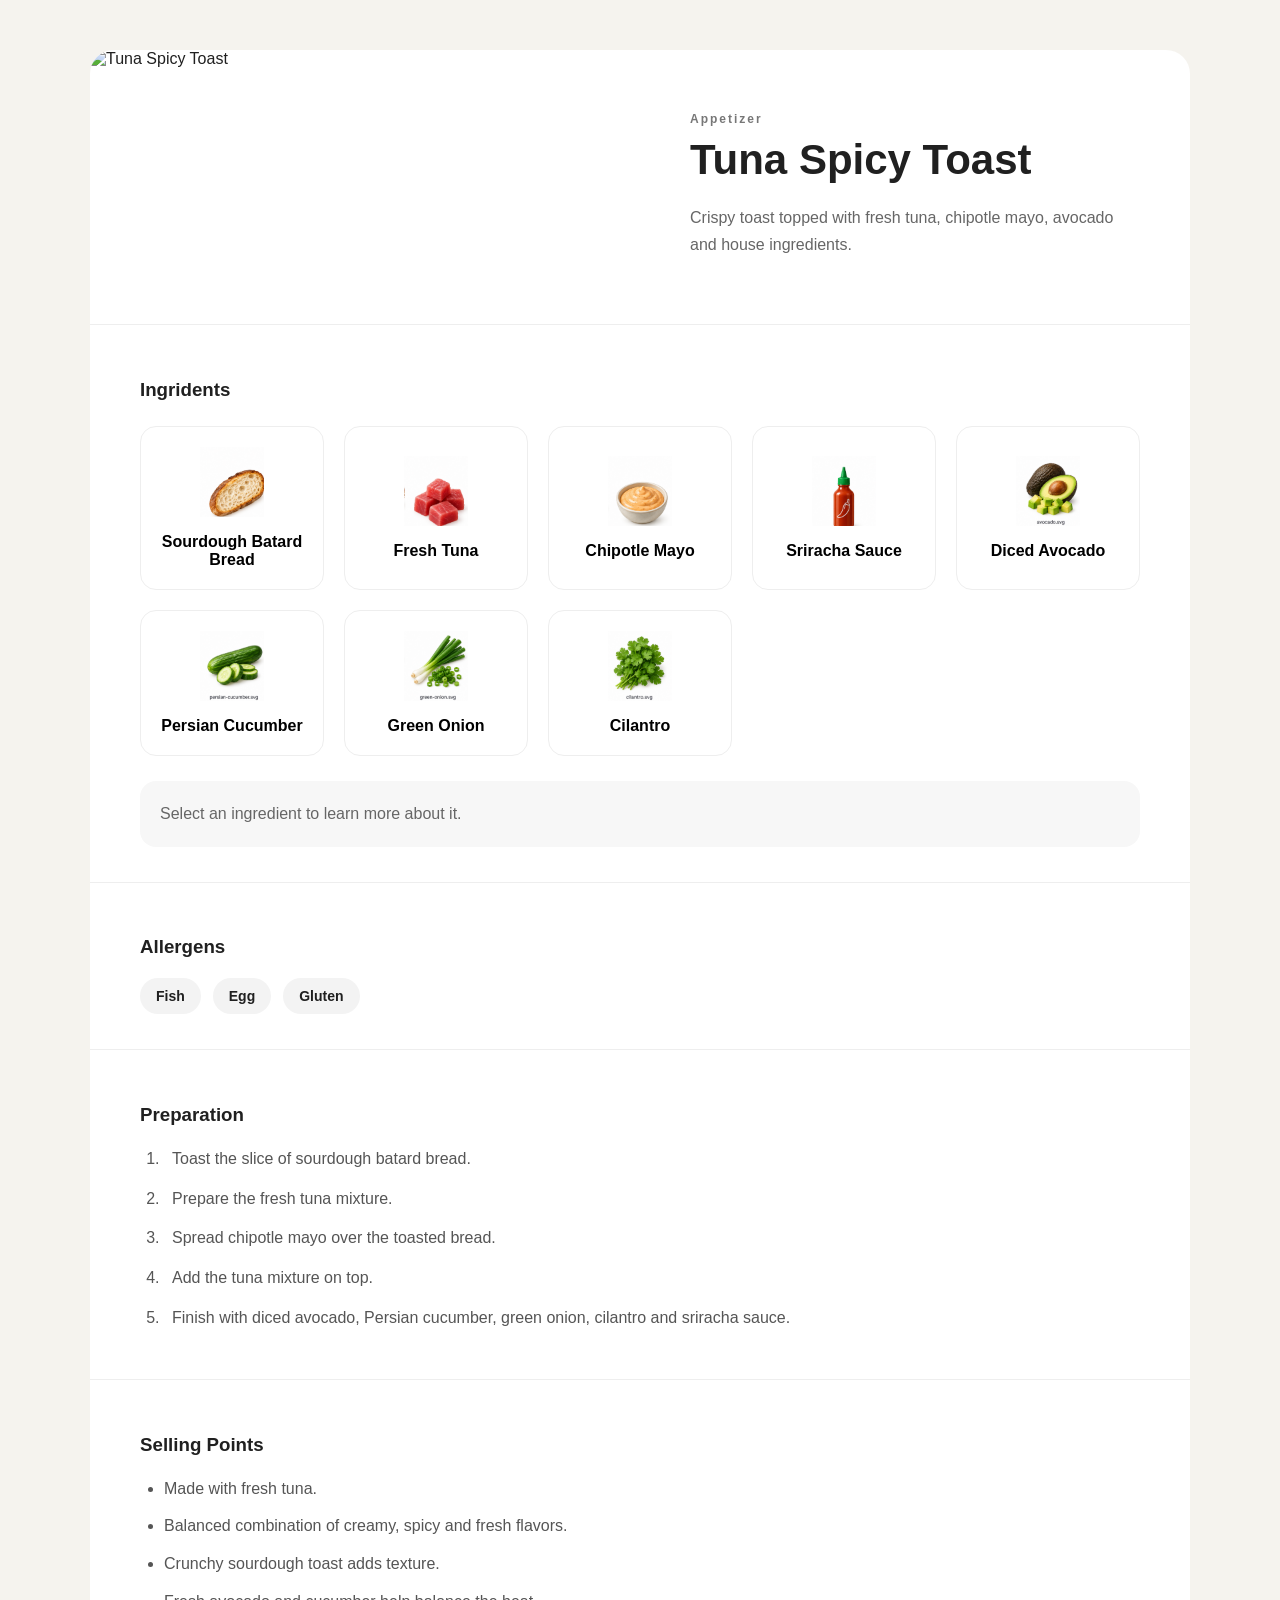
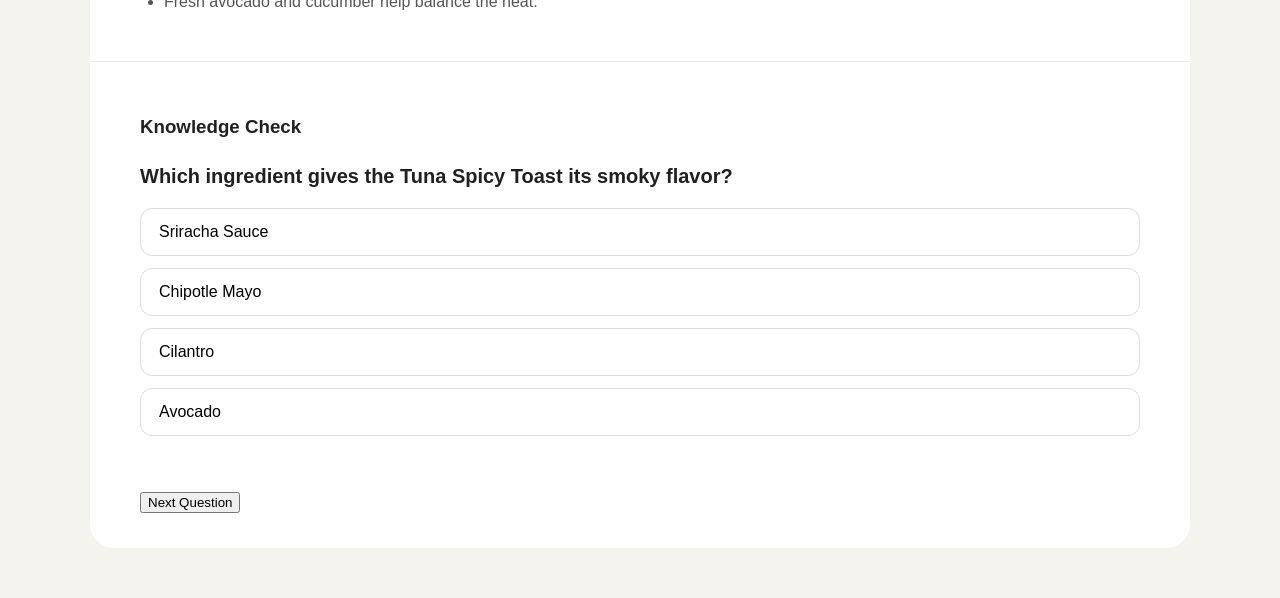
==== dish.html @ 215508a3 "Add dynamic menu navigation and dish error handling" ====
<!doctype html>
<html lang="en">
  <head>
    <meta charset="UTF-8" />
    <meta name="viewport" content="width=device-width, initial-scale=1.0" />

    <title>Restaurant Training</title>

    <link rel="stylesheet" href="css/styles.css" />
  </head>

  <body>
    <main class="container">
      <div id="dish-error" class="dish-error" hidden></div>
      <article id="dish-training" class="dish-training">
        <section class="dish-hero">
          <div class="dish-image">
            <img id="dish-image" src="" alt="" />
          </div>

          <div class="dish-info">
            <p id="dish-category" class="eyebrow"></p>

            <h2 id="dish-name"></h2>

            <p id="dish-description" class="dish-description"></p>
          </div>
        </section>

        <section class="training-section">
          <h3>Ingridents</h3>

          <div id="ingredients-list" class="ingredients-grid"></div>

          <div id="ingredient-details" class="ingredient-details">
            <p>Select an ingredient to learn more about it.</p>
          </div>
        </section>

        <section class="training-section">
          <h3>Allergens</h3>
          <div id="allergens-list" class="allergens-list"></div>
        </section>

        <section class="training-section">
          <h3>Preparation</h3>

          <ol id="preparation-list" class="preparation-list"></ol>
        </section>

        <section class="training-section">
          <h3>Selling Points</h3>

          <ul id="selling-points-list" class="selling-points-list"></ul>
        </section>

        <section class="training-section">
          <h3>Knowledge Check</h3>

          <div id="quiz-container" class="quiz-container"></div>

          <p id="quiz-feedback" class="quiz-feedback"></p>

          <button id="next-question" class="next-question" hidden>
            Next Question
          </button>
        </section>
      </article>
    </main>

    <script src="js/menu-data.js"></script>
    <script src="js/dish.js"></script>
  </body>
</html>
---- css/styles.css ----
* {
  box-sizing: border-box;
}

body {
  margin: 0;
  font-family: Arial, Helvetica, sans-serif;
  background: #f5f3ee;
  color: #202020;
}

.dish-training {
  margin: 50px 0;
  background: white;
  border-radius: 24px;
  overflow: hidden;
}

.dish-hero {
  display: grid;
  grid-template-columns: 1fr 1fr;
}

.dish-info {
  padding: 50px;
}

.dish-info h2 {
  margin: 10px 0 20px;
  font-size: 42px;
}

.dish-description {
  max-width: 500px;
  line-height: 1.7;
  color: #666;
}

.training-section {
  padding: 35px 50px;
  border-top: 1px solid #eeeeee;
}

.container {
  width: min(1100px, calc(100% - 40px));
  margin: 0 auto;
}

.site-header {
  background: #161616;
  color: white;
  padding: 20px 0;
}

.site-header h1 {
  margin: 0;
  font-size: 20px;
}

.welcome {
  padding: 70px 0;
}

.eyebrow {
  margin-bottom: 10px;
  font-size: 12px;
  font-weight: bold;
  letter-spacing: 2px;
  color: #777;
}

.welcome h2 {
  margin: 0 0 15px;
  font-size: 48px;
}

.welcome > p {
  max-width: 600px;
  line-height: 1.7;
  color: #666;
}

.dish-grid {
  display: grid;
  grid-template-columns: repeat(3, 1fr);
  gap: 20px;
  margin-top: 40px;
}

/* Ingedient section */

.ingredients-grid {
  display: grid;
  grid-template-columns: repeat(auto-fit, minmax(180px, 1fr));
  gap: 20px;
  margin-top: 25px;
}

.ingredient-card {
  padding: 20px;
  border: 1px solid #eeeeee;
  border-radius: 16px;
  text-align: center;
  background: white;
}

.ingredient-card img {
  width: 70px;
  height: 70px;
  object-fit: contain;
}

.ingredient-card p {
  margin: 12px 0 0;
  font-weight: 600;
}

.ingredient-card {
  transition:
    transform 0.2s ease,
    box-shadow 0.2s ease;
}

.ingredient-card:hover {
  transform: translateY(-4px);
  box-shadow: 0 10px 25px rgba(0, 0, 0, 0.08);
}

.dish-card {
  padding: 25px;
  border: 0;
  border-radius: 18px;
  background: white;
  text-align: left;
  cursor: pointer;
  box-shadow: 0 8px 30px rgba(0, 0, 0, 0.06);

  transition:
    transform 0.2s ease,
    box-shadow 0.2s ease;
}

.dish-card:hover {
  transform: translateY(-4px);
  box-shadow: 0 12px 35px rgba(0, 0, 0, 0.1);
}

.dish-card h3 {
  margin: 0 0 8px;
}

.dish-card p {
  margin: 0;
  color: #777;
}

.ingredient-card {
  font: inherit;
  cursor: pointer;
}

/* Ingredients-details Section */

.ingredient-details {
  margin-top: 25px;
  padding: 20px;
  border-radius: 16px;
  background: #f7f7f7;
}

.ingredient-details h4 {
  margin: 0 0 8px;
  font-size: 20px;
}

.ingredient-details p {
  margin: 0;
  line-height: 1.6;
  color: #666;
}

/* Allergen Section*/

.allergens-list {
  display: flex;
  flex-wrap: wrap;
  gap: 12px;
  margin-top: 20px;
}

.allergen-badge {
  display: inline-block;
  padding: 10px 16px;
  border-radius: 999px;
  background: #f3f3f3;
  font-size: 14px;
  font-weight: 600;
}

/* Preparation Section */

.preparation-list {
  margin: 20px 0 0;
  padding-left: 24px;
}

.preparation-list li {
  margin-bottom: 14px;
  padding-left: 8px;
  line-height: 1.6;
  color: #555;
}

/* Selling Points Section */

.selling-points-list {
  margin: 20px 0 0;
  padding-left: 24px;
}

.selling-points-list li {
  margin-bottom: 12px;
  line-height: 1.6;
  color: #555;
}

/* Quiz Section */

.quiz-container {
  margin-top: 20px;
}

.quiz-container h4 {
  margin-bottom: 20px;
  font-size: 20px;
}

.quiz-option {
  display: block;
  width: 100%;
  margin-bottom: 12px;
  padding: 14px 18px;

  border: 1px solid #dddddd;
  border-radius: 12px;

  background: white;

  font: inherit;
  text-align: left;

  cursor: pointer;
}

.quiz-option:hover {
  background: #f7f7f7;
}

.quiz-feedback {
  margin-top: 16px;
  min-height: 24px;
  font-weight: 600;
}

.quiz-feedback.correct {
  color: #2e7d32;
}

.quiz-feedback.incorrect {
  color: #c62828;
}

.quiz-option.correct {
  border-color: #2e7d32;
  background: #e8f5e9;
}

.quiz-option.incorrect {
  border-color: #c62828;
  background: #ffebee;
}

.quiz-option:disabled {
  cursor: default;
}

.quiz-percentage {
  margin: 12px 0;
  font-size: 32px;
  font-weight: 700;
}

.quiz-result-message {
  font-weight: 600;
}

/* MENU PAGE */

.menu-training {
  margin: 50px 0;
}

.menu-header {
  margin-bottom: 35px;
}

.menu-header h1 {
  margin: 10px 0;
  font-size: 42px;
}

.menu-grid {
  display: grid;
  grid-template-columns:
    repeat(auto-fit, minmax(280px, 1fr));
  gap: 24px;
}

.menu-card {
  display: block;
  overflow: hidden;
  border-radius: 20px;
  background: white;
  color: inherit;
  text-decoration: none;
  transition:
    transform 0.2s ease,
    box-shadow 0.2s ease;
}

.menu-card:hover {
  transform: translateY(-4px);
  box-shadow: 0 12px 30px rgba(0, 0, 0, 0.08);
}

.menu-card img {
  width: 100%;
  height: 220px;
  object-fit: cover;
}

.menu-card-info {
  padding: 24px;
}

.menu-card-info h2 {
  margin: 8px 0 12px;
}

.menu-card-info > p:last-child {
  margin-bottom: 0;
  line-height: 1.6;
  color: #666;
}

/* ERROR PAGE */

.dish-error {
  margin: 50px 0;
  padding: 40px;
  border-radius: 20px;
  background: white;
  text-align: center;
}

.dish-error h2 {
  margin-top: 0;
}

.dish-error a {
  display: inline-block;
  margin-top: 16px;
  font-weight: 600;
}

@media (max-width: 800px) {
  .dish-hero {
    grid-template-columns: 1fr;
  }

  .dish-info .training-section {
    padding: 30px;
  }

  .dish-grid {
    grid-template-columns: 1fr;
  }

  .ingredients-grid {
    grid-template-columns: repeat(2, 1fr);
  }

  .welcome h2 {
    font-size: 36px;
  }
}

@media (max-width: 500px) {
  .ingredients-grid {
    grid-template-columns: 1fr;
  }
}
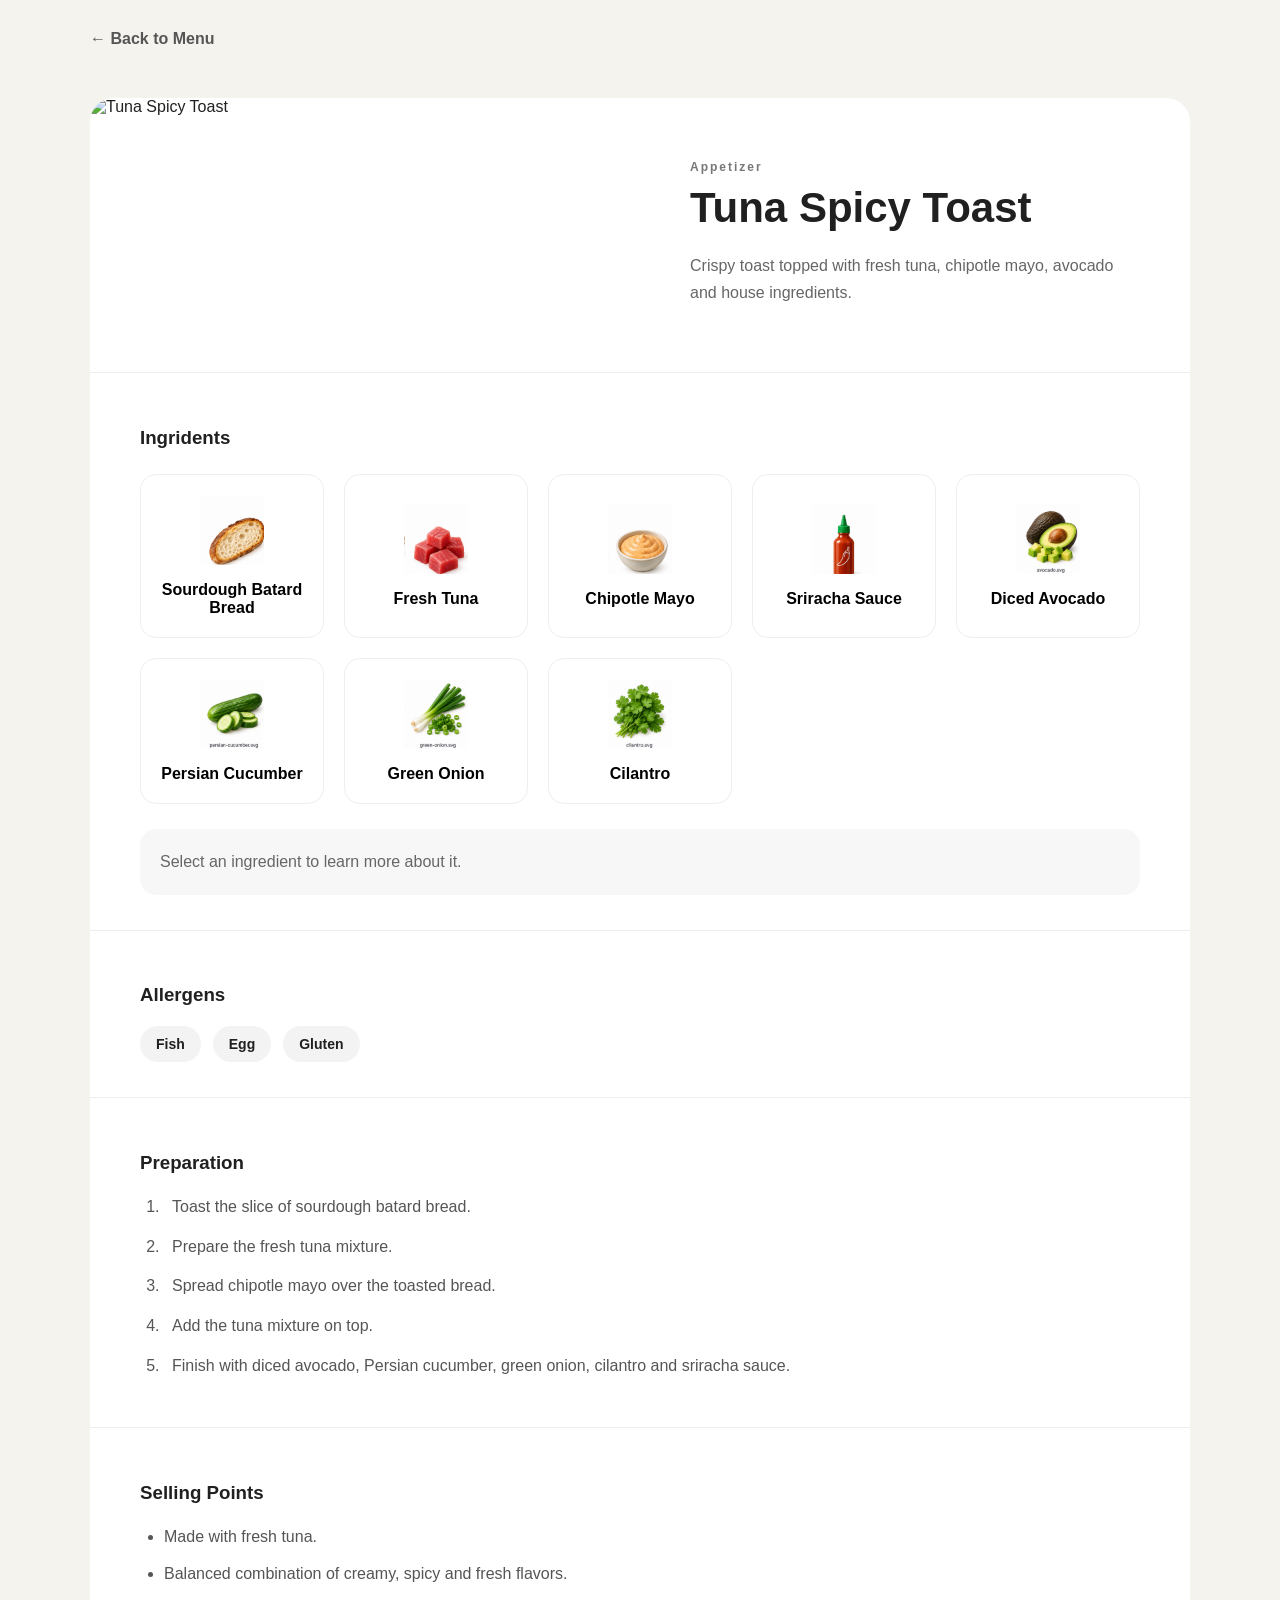
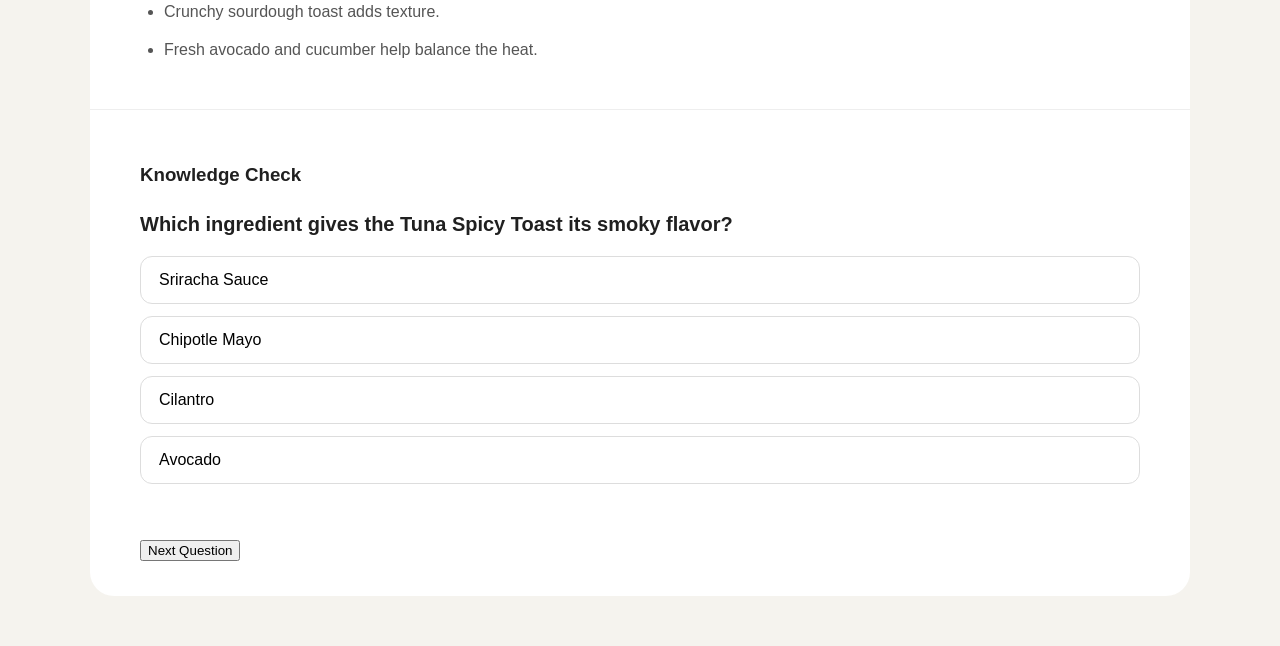
==== commit a393cc20: "Add dynamic menu category structure" ====
--- a/dish.html
+++ b/dish.html
@@ -11,6 +11,11 @@
 
   <body>
     <main class="container">
+      <nav class="dish-navigation">
+        <a href="index.html" class="back-link">
+          ← Back to Menu
+        </a>
+      </nav>
       <div id="dish-error" class="dish-error" hidden></div>
       <article id="dish-training" class="dish-training">
         <section class="dish-hero">
--- a/css/styles.css
+++ b/css/styles.css
@@ -8,6 +8,24 @@
   background: #f5f3ee;
   color: #202020;
 }
+
+/* NAVIGATION SECTION */
+.dish-navigation {
+  margin-top: 30px;
+}
+
+.back-link {
+  display: inline-block;
+  color: #555;
+  font-weight: 600;
+  text-decoration: none;
+}
+
+.back-link:hover {
+  text-decoration: underline;
+}
+
+/* DISH SECTION */
 
 .dish-training {
   margin: 50px 0;
@@ -296,6 +314,14 @@
 
 /* MENU PAGE */
 
+.menu-category {
+  margin-bottom: 50px;
+}
+
+.menu-category > h2 {
+  margin-bottom: 20px;
+}
+
 .menu-training {
   margin: 50px 0;
 }
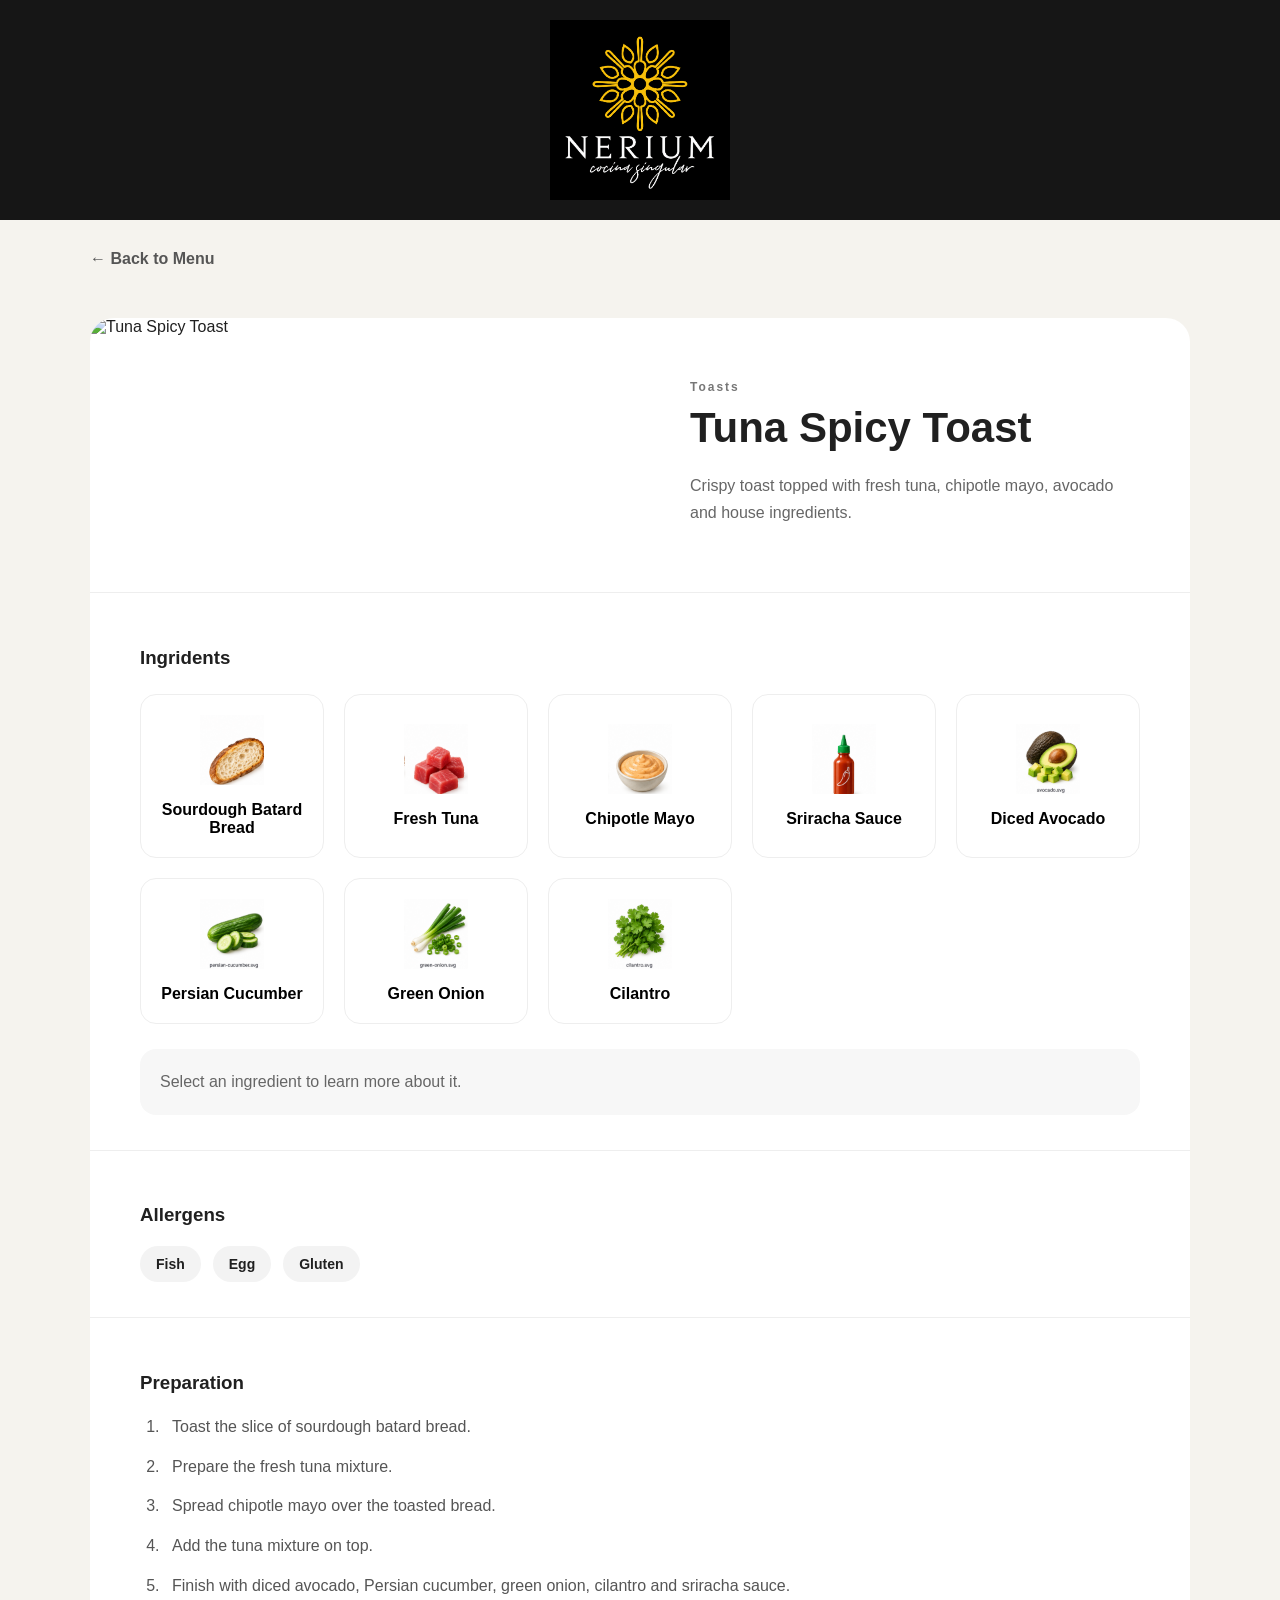
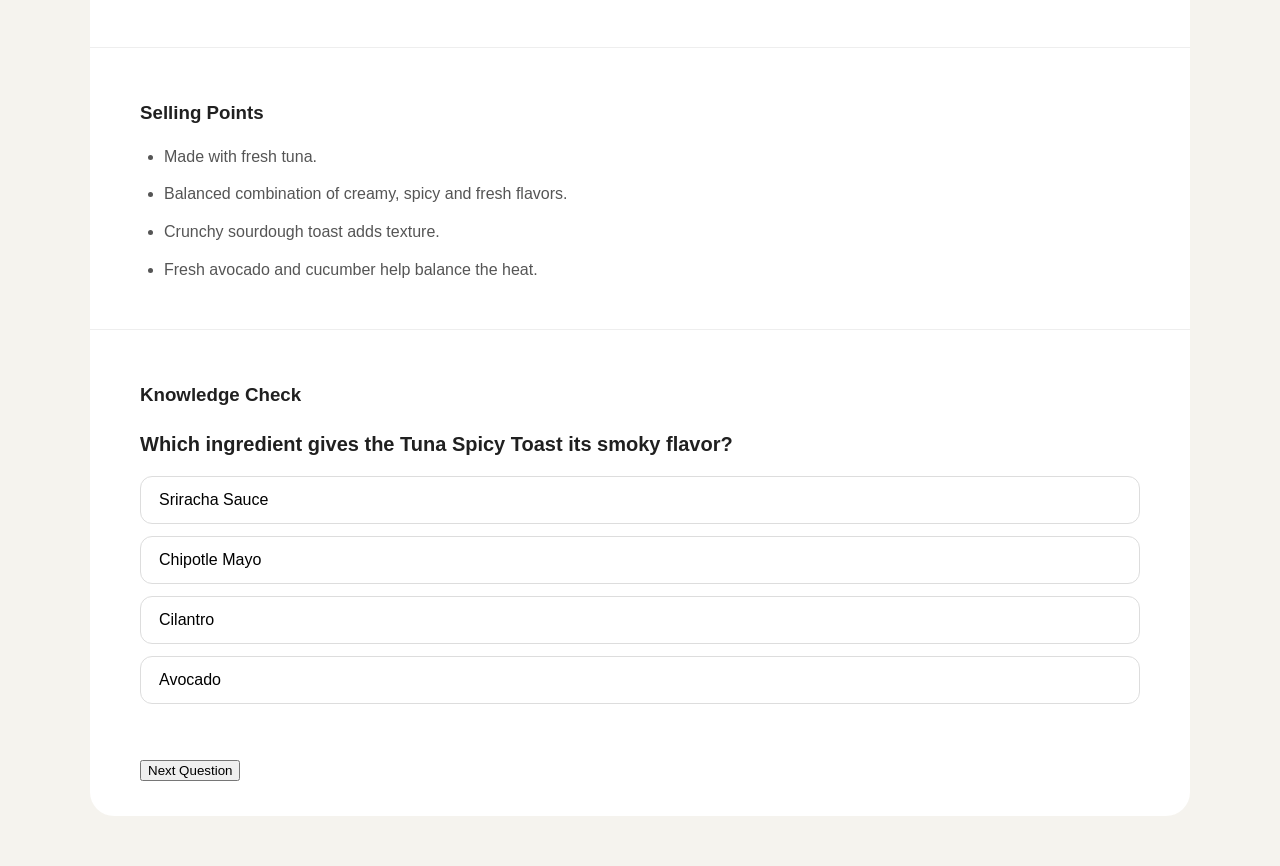
==== commit ea781254: "Working on the web design" ====
--- a/dish.html
+++ b/dish.html
@@ -10,6 +10,18 @@
   </head>
 
   <body>
+    <header class="site-header">
+      <div class="header-container">
+        <a href="index.html" class="brand-link">
+          <img
+            src="images/branding/nerium-logo.png"
+            alt="Nerium Cocina Singular"
+            class="brand-logo"
+          />
+        </a>
+      </div>
+    </header>
+
     <main class="container">
       <nav class="dish-navigation">
         <a href="index.html" class="back-link">
--- a/css/styles.css
+++ b/css/styles.css
@@ -1,3 +1,17 @@
+:root {
+  --color-primary: #111111;
+  --color-accent: #c9a454;
+  --color-background: #f8f6f1;
+  --color-surface: #ffffff;
+  --color-text: #222222;
+
+  /* Nerium interior colors */
+  --color-blue-gray: #626b6c;
+  --color-terracotta: #a35f59;
+  --color-wood: #a77a52;
+  --color-red: #c81727;
+}
+
 * {
   box-sizing: border-box;
 }
@@ -9,7 +23,38 @@
   color: #202020;
 }
 
-/* NAVIGATION SECTION */
+html {
+  scroll-behavior: smooth;
+}
+
+/* ===== SITE HEADER ===== */
+
+.site-header {
+  background: var(--color-primary);
+  padding: 16px 24px;
+}
+
+.header-container {
+  max-width: 1200px;
+  margin: 0 auto;
+
+  display: flex;
+  align-items: center;
+  justify-content: center;
+}
+
+.brand-link {
+  display: inline-flex;
+  align-items: center;
+}
+
+.brand-logo {
+  display: block;
+  width: 180px;
+  height: auto;
+}
+
+/* ==== NAVIGATION SECTION ==== */
 .dish-navigation {
   margin-top: 30px;
 }
@@ -23,6 +68,54 @@
 
 .back-link:hover {
   text-decoration: underline;
+}
+
+/* NAVIGATION BAR */
+
+.category-navigation {
+  display: flex;
+  flex-wrap: wrap;
+  gap: 12px;
+  margin-bottom: 40px;
+}
+
+.category-link {
+  display: inline-block;
+  padding: 10px 16px;
+  border: 1px solid #dddddd;
+  border-radius: 999px;
+  background: white;
+  color: #333;
+  font-weight: 600;
+  text-decoration: none;
+}
+
+.category-link:hover {
+  background: #f5f5f5;
+}
+
+/* SUBCATEGORY NAVIGATION */
+
+.subcategory-navigation {
+  display: flex;
+  flex-wrap: wrap;
+  gap: 12px;
+  margin: 20px 0 30px;
+}
+
+.subcategory-link {
+  display: inline-block;
+  padding: 10px 16px;
+  border: 1px solid #dddddd;
+  border-radius: 999px;
+  background: white;
+  color: #333333;
+  text-decoration: none;
+  font-weight: 600;
+}
+
+.subcategory-link:hover {
+  background: #f5f5f5;
 }
 
 /* DISH SECTION */
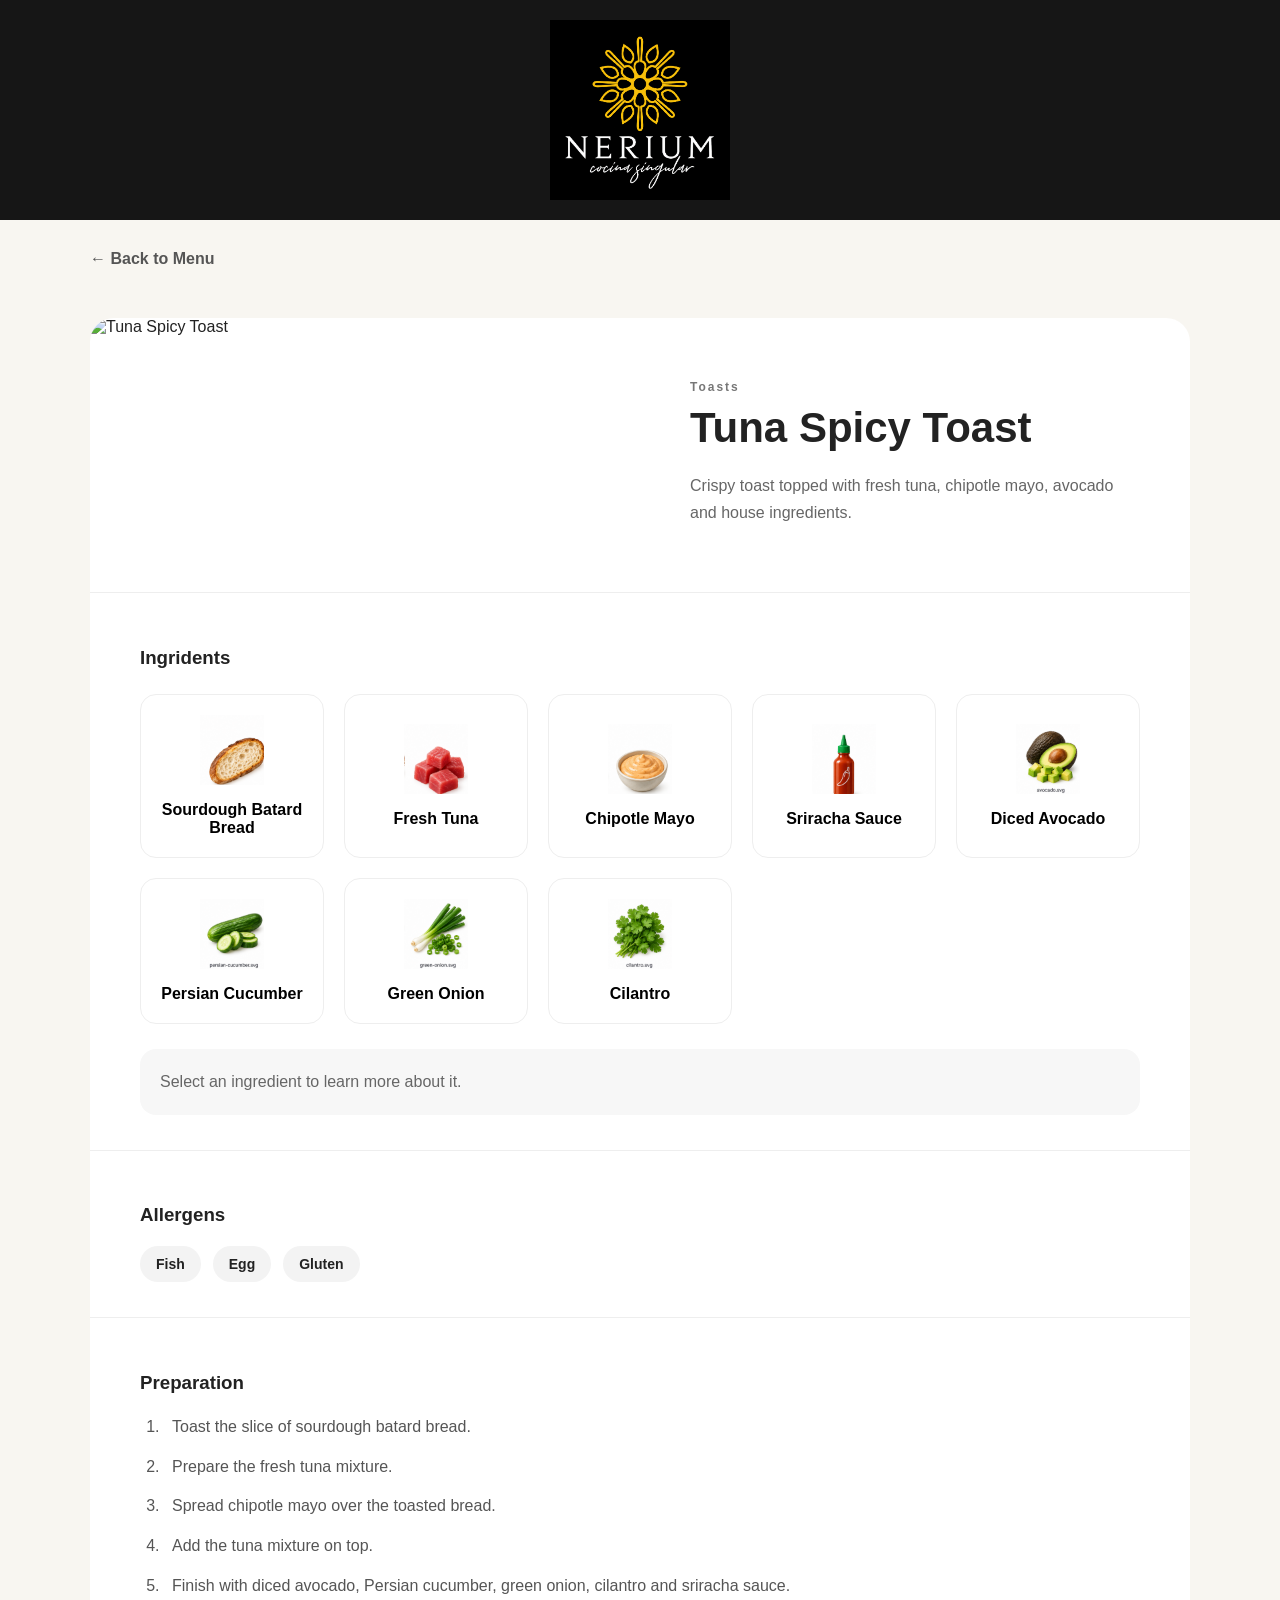
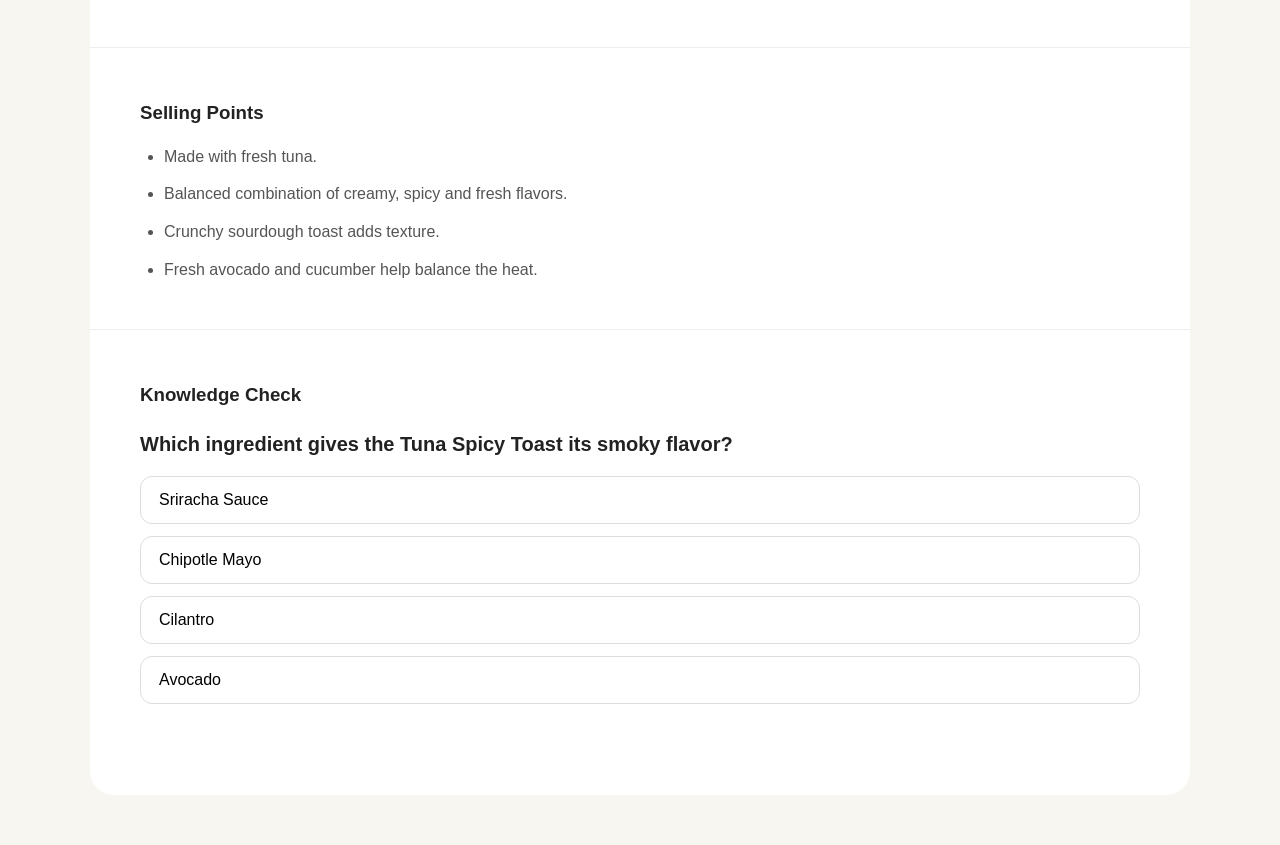
==== commit 99934804: "Working on modularity" ====
--- a/dish.html
+++ b/dish.html
@@ -85,7 +85,6 @@
       </article>
     </main>
 
-    <script src="js/menu-data.js"></script>
-    <script src="js/dish.js"></script>
+    <script type="module" src="js/dish.js"></script>
   </body>
 </html>
--- a/css/styles.css
+++ b/css/styles.css
@@ -19,8 +19,8 @@
 body {
   margin: 0;
   font-family: Arial, Helvetica, sans-serif;
-  background: #f5f3ee;
-  color: #202020;
+  background: var(--color-background);
+  color: var(--color-text);
 }
 
 html {
@@ -70,55 +70,76 @@
   text-decoration: underline;
 }
 
-/* NAVIGATION BAR */
+/* ==== NAVIGATION BAR ==== */
 
 .category-navigation {
   display: flex;
   flex-wrap: wrap;
   gap: 12px;
-  margin-bottom: 40px;
+  margin-bottom: 48px;
 }
 
 .category-link {
   display: inline-block;
-  padding: 10px 16px;
-  border: 1px solid #dddddd;
-  border-radius: 999px;
-  background: white;
-  color: #333;
+  padding: 14px 24px;
+  border: 1px solid #e8e3db;
+  border-radius: 10px;
+  background: var(--color-surface);
+  color: var(--color-text);
   font-weight: 600;
   text-decoration: none;
+
+  transition: 
+    background 0.2s ease,
+    color 0.2s ease,
+    border-color 0.2s ease
+  ;
 }
 
 .category-link:hover {
-  background: #f5f5f5;
-}
-
-/* SUBCATEGORY NAVIGATION */
+  background: var(--color-primary);
+  color: white;
+  border-color: var(--color-primary);
+}
+
+.category-link.active {
+  background: var(--color-primary);
+  color: white;
+  border-color: var(--color-primary);
+}
+
+/* ==== SUBCATEGORY NAVIGATION ==== */
 
 .subcategory-navigation {
   display: flex;
   flex-wrap: wrap;
-  gap: 12px;
-  margin: 20px 0 30px;
+  gap: 10px;
+  margin: 20px 0 36px;
 }
 
 .subcategory-link {
   display: inline-block;
-  padding: 10px 16px;
-  border: 1px solid #dddddd;
+  padding: 9px 16px;
+  border: 1px solid #d8d1c6;
   border-radius: 999px;
-  background: white;
-  color: #333333;
+  background: transparent;
+  color: var(--color-blue-gray);
   text-decoration: none;
-  font-weight: 600;
+  font-size: 14px;
+  font-weight: 500;
+
+  transition: 
+    color 0.2s ease, 
+    border-color 0.2s ease;
 }
 
 .subcategory-link:hover {
-  background: #f5f5f5;
-}
-
-/* DISH SECTION */
+  /*background: #f5f5f5;*/
+  color: var(--color-terracotta);
+  border-color: var(--color-terracotta);
+}
+
+/* ==== DISH SECTION ==== */
 
 .dish-training {
   margin: 50px 0;
@@ -198,7 +219,7 @@
   margin-top: 40px;
 }
 
-/* Ingedient section */
+/* ==== Ingedient section ==== */
 
 .ingredients-grid {
   display: grid;
@@ -290,7 +311,7 @@
   color: #666;
 }
 
-/* Allergen Section*/
+/* ==== Allergen Section ==== */
 
 .allergens-list {
   display: flex;
@@ -308,7 +329,7 @@
   font-weight: 600;
 }
 
-/* Preparation Section */
+/* ==== Preparation Section ==== */
 
 .preparation-list {
   margin: 20px 0 0;
@@ -322,7 +343,7 @@
   color: #555;
 }
 
-/* Selling Points Section */
+/* ==== Selling Points Section ==== */
 
 .selling-points-list {
   margin: 20px 0 0;
@@ -335,7 +356,18 @@
   color: #555;
 }
 
-/* Quiz Section */
+/* ==== MESSAGES SECTION ==== */
+
+.empty-message {
+  padding: 16px 20px;
+  background: var(--color-background);
+  border-left: 3px solid var(--color-terracotta);
+  border-radius: 6px;
+  color: var(--color-blue-gray);
+  line-height: 1.6;
+}
+
+/* ==== Quiz Section ===== */
 
 .quiz-container {
   margin-top: 20px;
@@ -405,16 +437,32 @@
   font-weight: 600;
 }
 
-/* MENU PAGE */
+/* ==== MENU PAGE ==== */
+
+.menu-section {
+  margin-bottom: 64px;
+}
+
+.menu-section > h2 {
+  margin-bottom: 16px;
+  font-size: 32px;
+  font-weight: 500;
+}
 
 .menu-category {
-  margin-bottom: 50px;
+  margin-bottom: 44px;
 }
 
 .menu-category > h2 {
   margin-bottom: 20px;
 }
 
+.menu-category > h3 {
+  margin-bottom: 20px;
+  font-size: 24px;
+  font-weight: 500;
+}
+
 .menu-training {
   margin: 50px 0;
 }
@@ -424,6 +472,9 @@
 }
 
 .menu-header h1 {
+  color: var(--color-primary);
+  font-weight: 500;
+  letter-spacing: -0.5px;
   margin: 10px 0;
   font-size: 42px;
 }
@@ -439,7 +490,9 @@
   display: block;
   overflow: hidden;
   border-radius: 20px;
-  background: white;
+  border: 1px solid #e8e3db;
+  box-shadow: 0 4px 16px rgba(0, 0, 0, 0.03);
+  background: var(--color-surface);
   color: inherit;
   text-decoration: none;
   transition:
@@ -472,7 +525,7 @@
   color: #666;
 }
 
-/* ERROR PAGE */
+/* ==== ERROR PAGE ==== */
 
 .dish-error {
   margin: 50px 0;
@@ -492,6 +545,8 @@
   font-weight: 600;
 }
 
+/* ==== MEDIA SECTION ==== */
+
 @media (max-width: 800px) {
   .dish-hero {
     grid-template-columns: 1fr;
